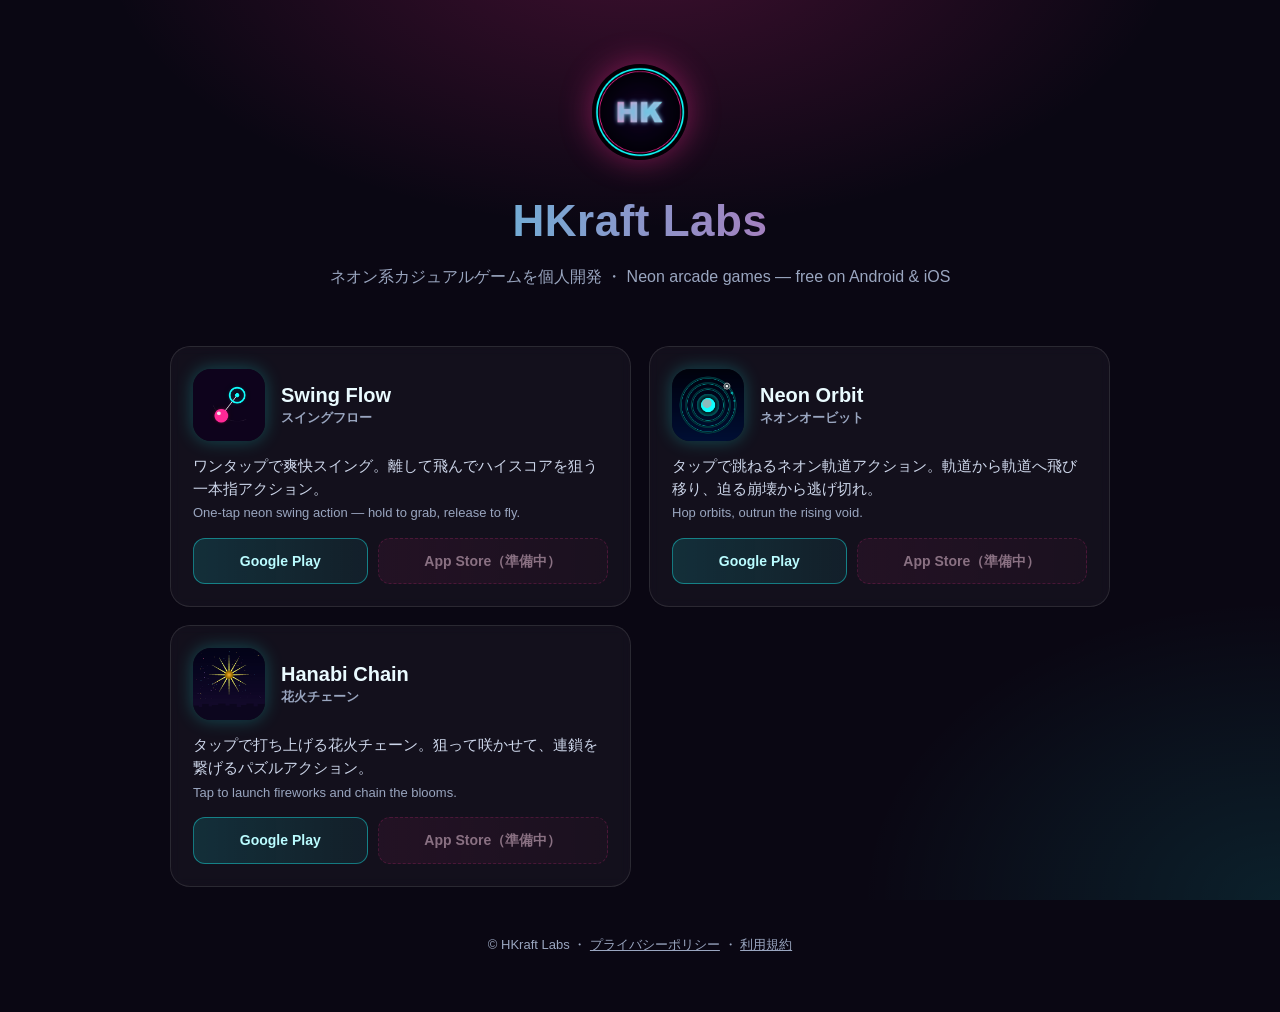
==== games/index.html @ 4121b5be "Add /games landing page for HKraft Labs games Neon games portal listing Swing Flow, Neon Orbit, and " ====
<!DOCTYPE html>
<html lang="ja">
<head>
<meta charset="UTF-8">
<meta name="viewport" content="width=device-width, initial-scale=1.0">
<title>HKraft Labs — Games</title>
<meta name="description" content="HKraft Labs のネオン系カジュアルゲーム一覧。スイング・オービット・花火など、片手で遊べるアーケードゲームを Android / iOS で無料配信。HKraft Labs neon arcade games — free on Android & iOS.">
<meta name="theme-color" content="#0a0713">
<meta property="og:title" content="HKraft Labs — Games">
<meta property="og:description" content="ネオン系カジュアルゲームを個人開発。Android / iOS で無料配信中。">
<meta property="og:type" content="website">
<style>
  :root{
    --bg:#0a0713; --pink:#ff2d95; --cyan:#18ffff; --violet:#9b6bff; --amber:#ffb13c;
    --text:#eafbff; --muted:#9aa6c0; --card:rgba(255,255,255,.04); --line:rgba(255,255,255,.10);
  }
  *{box-sizing:border-box;margin:0;padding:0}
  html{-webkit-text-size-adjust:100%}
  body{
    font-family:-apple-system,BlinkMacSystemFont,"Hiragino Sans","Segoe UI",Roboto,sans-serif;
    color:var(--text);background:var(--bg);line-height:1.6;
    background-image:
      radial-gradient(900px 500px at 50% -8%, rgba(255,45,149,.22), transparent 60%),
      radial-gradient(700px 500px at 100% 100%, rgba(24,255,255,.10), transparent 60%);
    background-attachment:fixed;min-height:100vh;
  }
  .wrap{max-width:980px;margin:0 auto;padding:0 20px}
  header{text-align:center;padding:64px 20px 32px}
  header img{width:96px;height:96px;border-radius:50%;box-shadow:0 0 32px rgba(255,45,149,.45)}
  .brand{font-weight:800;font-size:clamp(28px,7vw,44px);letter-spacing:.5px;margin-top:18px;
    background:linear-gradient(90deg,var(--cyan),var(--pink));-webkit-background-clip:text;background-clip:text;color:transparent}
  .tag{color:var(--muted);font-size:clamp(13px,3.4vw,16px);margin-top:8px}
  .grid{display:grid;grid-template-columns:1fr;gap:18px;padding:24px 0 8px}
  @media(min-width:640px){.grid{grid-template-columns:1fr 1fr}}
  .card{
    background:var(--card);border:1px solid var(--line);border-radius:20px;padding:22px;
    display:flex;flex-direction:column;gap:14px;backdrop-filter:blur(6px);
    transition:transform .15s ease, border-color .15s ease;
  }
  .card:hover{transform:translateY(-3px);border-color:rgba(255,45,149,.5)}
  .card-top{display:flex;gap:16px;align-items:center}
  .card-top img{width:72px;height:72px;border-radius:18px;flex:0 0 auto;box-shadow:0 0 18px rgba(24,255,255,.25)}
  .name{font-weight:800;font-size:20px;line-height:1.25}
  .name small{display:block;font-weight:600;font-size:12.5px;color:var(--muted);margin-top:3px}
  .desc{color:#cdd6ea;font-size:14.5px}
  .desc .en{color:var(--muted);font-size:13px;display:block;margin-top:2px}
  .btns{display:flex;flex-wrap:wrap;gap:10px;margin-top:auto}
  .btn{
    flex:1 1 auto;min-width:140px;text-align:center;text-decoration:none;font-weight:700;font-size:14px;
    padding:11px 14px;border-radius:12px;border:1px solid transparent;
  }
  .btn-play{background:linear-gradient(90deg,#18ffff22,#18ffff10);border-color:#18ffff66;color:#bafcff}
  .btn-play:hover{background:#18ffff22;box-shadow:0 0 18px rgba(24,255,255,.3)}
  .btn-ios{background:linear-gradient(90deg,#ff2d9522,#ff2d9510);border-color:#ff2d9566;color:#ffd0e8}
  .btn-ios:hover{background:#ff2d9522;box-shadow:0 0 18px rgba(255,45,149,.3)}
  .btn-soon{opacity:.5;pointer-events:none;border-style:dashed}
  footer{text-align:center;color:var(--muted);font-size:13px;padding:40px 20px 56px}
  footer a{color:var(--muted)}
</style>
</head>
<body>
<header>
  <img src="assets/studio.png" alt="HKraft Labs">
  <div class="brand">HKraft Labs</div>
  <p class="tag">ネオン系カジュアルゲームを個人開発 ・ Neon arcade games — free on Android &amp; iOS</p>
</header>

<main class="wrap">
  <div class="grid">

    <!-- Swing Flow -->
    <article class="card">
      <div class="card-top">
        <img src="assets/swing.png" alt="Swing Flow">
        <div class="name">Swing Flow<small>スイングフロー</small></div>
      </div>
      <p class="desc">ワンタップで爽快スイング。離して飛んでハイスコアを狙う一本指アクション。<span class="en">One-tap neon swing action — hold to grab, release to fly.</span></p>
      <div class="btns">
        <a class="btn btn-play" href="https://play.google.com/store/apps/details?id=com.hkraftlabs.swingflow">Google Play</a>
        <!-- iOS: 公開後に apps.apple.com/app/idXXXXXXXXX を貼って btn-soon を外す -->
        <a class="btn btn-ios btn-soon" href="#">App Store（準備中）</a>
      </div>
    </article>

    <!-- Neon Orbit -->
    <article class="card">
      <div class="card-top">
        <img src="assets/orbit.png" alt="Neon Orbit">
        <div class="name">Neon Orbit<small>ネオンオービット</small></div>
      </div>
      <p class="desc">タップで跳ねるネオン軌道アクション。軌道から軌道へ飛び移り、迫る崩壊から逃げ切れ。<span class="en">Hop orbits, outrun the rising void.</span></p>
      <div class="btns">
        <a class="btn btn-play" href="https://play.google.com/store/apps/details?id=com.hkraftlabs.orbitdrift">Google Play</a>
        <!-- iOS: 公開後に apps.apple.com/app/idXXXXXXXXX を貼って btn-soon を外す -->
        <a class="btn btn-ios btn-soon" href="#">App Store（準備中）</a>
      </div>
    </article>

    <!-- Hanabi Chain -->
    <article class="card">
      <div class="card-top">
        <img src="assets/hanabi.png" alt="Hanabi Chain">
        <div class="name">Hanabi Chain<small>花火チェーン</small></div>
      </div>
      <p class="desc">タップで打ち上げる花火チェーン。狙って咲かせて、連鎖を繋げるパズルアクション。<span class="en">Tap to launch fireworks and chain the blooms.</span></p>
      <div class="btns">
        <a class="btn btn-play" href="https://play.google.com/store/apps/details?id=com.hkraftlabs.hanabichaingame">Google Play</a>
        <!-- iOS: 公開後に apps.apple.com/app/idXXXXXXXXX を貼って btn-soon を外す -->
        <a class="btn btn-ios btn-soon" href="#">App Store（準備中）</a>
      </div>
    </article>

  </div>
</main>

<footer>
  © HKraft Labs ・ <a href="/privacy.html">プライバシーポリシー</a> ・ <a href="/terms.html">利用規約</a>
</footer>
</body>
</html>
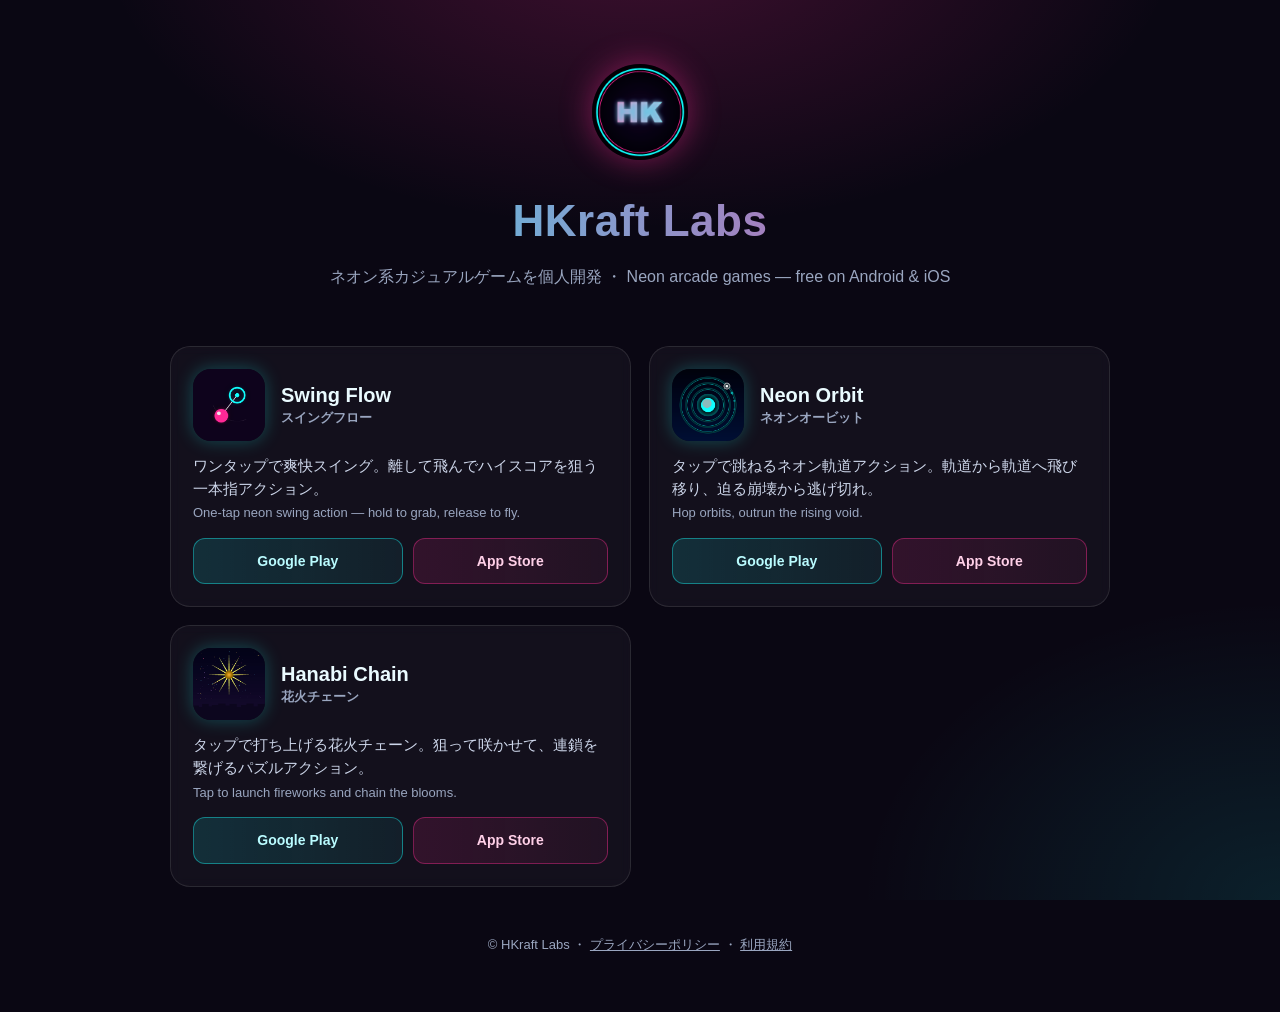
==== commit fd50273b: "games: add live App Store links (iOS now published) Swing Flow / Hanabi Chain / Neon Orbit are live " ====
--- a/games/index.html
+++ b/games/index.html
@@ -77,8 +77,7 @@
       <p class="desc">ワンタップで爽快スイング。離して飛んでハイスコアを狙う一本指アクション。<span class="en">One-tap neon swing action — hold to grab, release to fly.</span></p>
       <div class="btns">
         <a class="btn btn-play" href="https://play.google.com/store/apps/details?id=com.hkraftlabs.swingflow">Google Play</a>
-        <!-- iOS: 公開後に apps.apple.com/app/idXXXXXXXXX を貼って btn-soon を外す -->
-        <a class="btn btn-ios btn-soon" href="#">App Store（準備中）</a>
+        <a class="btn btn-ios" href="https://apps.apple.com/app/id6780889303">App Store</a>
       </div>
     </article>
 
@@ -91,8 +90,7 @@
       <p class="desc">タップで跳ねるネオン軌道アクション。軌道から軌道へ飛び移り、迫る崩壊から逃げ切れ。<span class="en">Hop orbits, outrun the rising void.</span></p>
       <div class="btns">
         <a class="btn btn-play" href="https://play.google.com/store/apps/details?id=com.hkraftlabs.orbitdrift">Google Play</a>
-        <!-- iOS: 公開後に apps.apple.com/app/idXXXXXXXXX を貼って btn-soon を外す -->
-        <a class="btn btn-ios btn-soon" href="#">App Store（準備中）</a>
+        <a class="btn btn-ios" href="https://apps.apple.com/app/id6782304514">App Store</a>
       </div>
     </article>
 
@@ -105,8 +103,7 @@
       <p class="desc">タップで打ち上げる花火チェーン。狙って咲かせて、連鎖を繋げるパズルアクション。<span class="en">Tap to launch fireworks and chain the blooms.</span></p>
       <div class="btns">
         <a class="btn btn-play" href="https://play.google.com/store/apps/details?id=com.hkraftlabs.hanabichaingame">Google Play</a>
-        <!-- iOS: 公開後に apps.apple.com/app/idXXXXXXXXX を貼って btn-soon を外す -->
-        <a class="btn btn-ios btn-soon" href="#">App Store（準備中）</a>
+        <a class="btn btn-ios" href="https://apps.apple.com/app/id6781590285">App Store</a>
       </div>
     </article>
 
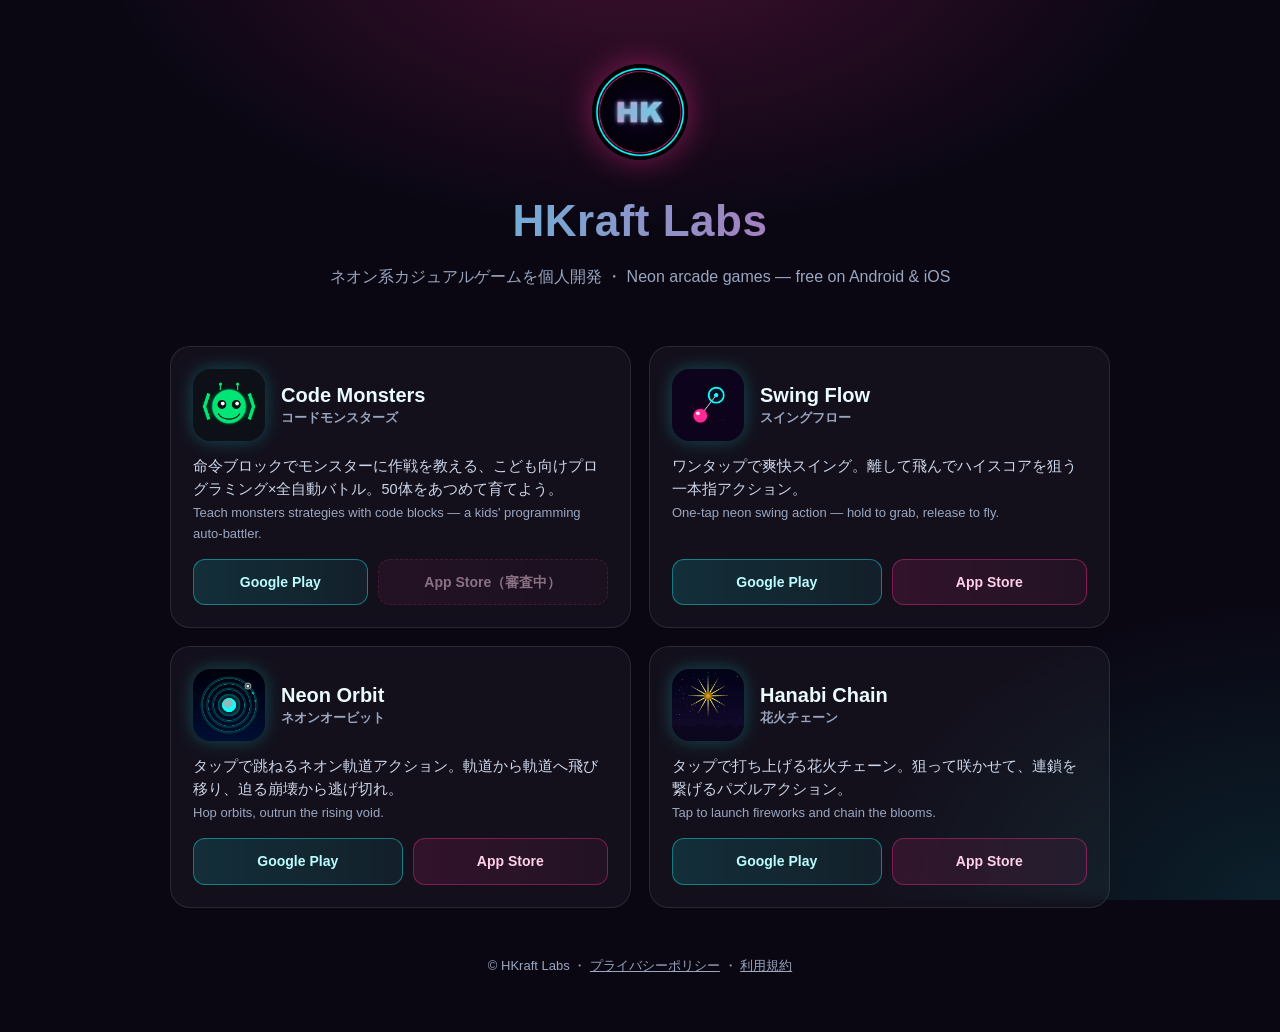
==== commit 7d11236d: "games: add Code Monsters card (Play live, App Store pending review) Co-Authored-By: Claude Fable 5 <" ====
--- a/games/index.html
+++ b/games/index.html
@@ -4,7 +4,7 @@
 <meta charset="UTF-8">
 <meta name="viewport" content="width=device-width, initial-scale=1.0">
 <title>HKraft Labs — Games</title>
-<meta name="description" content="HKraft Labs のネオン系カジュアルゲーム一覧。スイング・オービット・花火など、片手で遊べるアーケードゲームを Android / iOS で無料配信。HKraft Labs neon arcade games — free on Android & iOS.">
+<meta name="description" content="HKraft Labs のゲーム一覧。こども向けプログラミングゲーム「コードモンスターズ」、スイング・オービット・花火などのカジュアルゲームを Android / iOS で無料配信。HKraft Labs games — free on Android & iOS.">
 <meta name="theme-color" content="#0a0713">
 <meta property="og:title" content="HKraft Labs — Games">
 <meta property="og:description" content="ネオン系カジュアルゲームを個人開発。Android / iOS で無料配信中。">
@@ -68,6 +68,19 @@
 <main class="wrap">
   <div class="grid">
 
+    <!-- Code Monsters -->
+    <article class="card">
+      <div class="card-top">
+        <img src="assets/codemonsters.png" alt="Code Monsters">
+        <div class="name">Code Monsters<small>コードモンスターズ</small></div>
+      </div>
+      <p class="desc">命令ブロックでモンスターに作戦を教える、こども向けプログラミング×全自動バトル。50体をあつめて育てよう。<span class="en">Teach monsters strategies with code blocks — a kids' programming auto-battler.</span></p>
+      <div class="btns">
+        <a class="btn btn-play" href="https://play.google.com/store/apps/details?id=com.hkraftlabs.codemonsters">Google Play</a>
+        <a class="btn btn-ios btn-soon" href="#">App Store（審査中）</a>
+      </div>
+    </article>
+
     <!-- Swing Flow -->
     <article class="card">
       <div class="card-top">
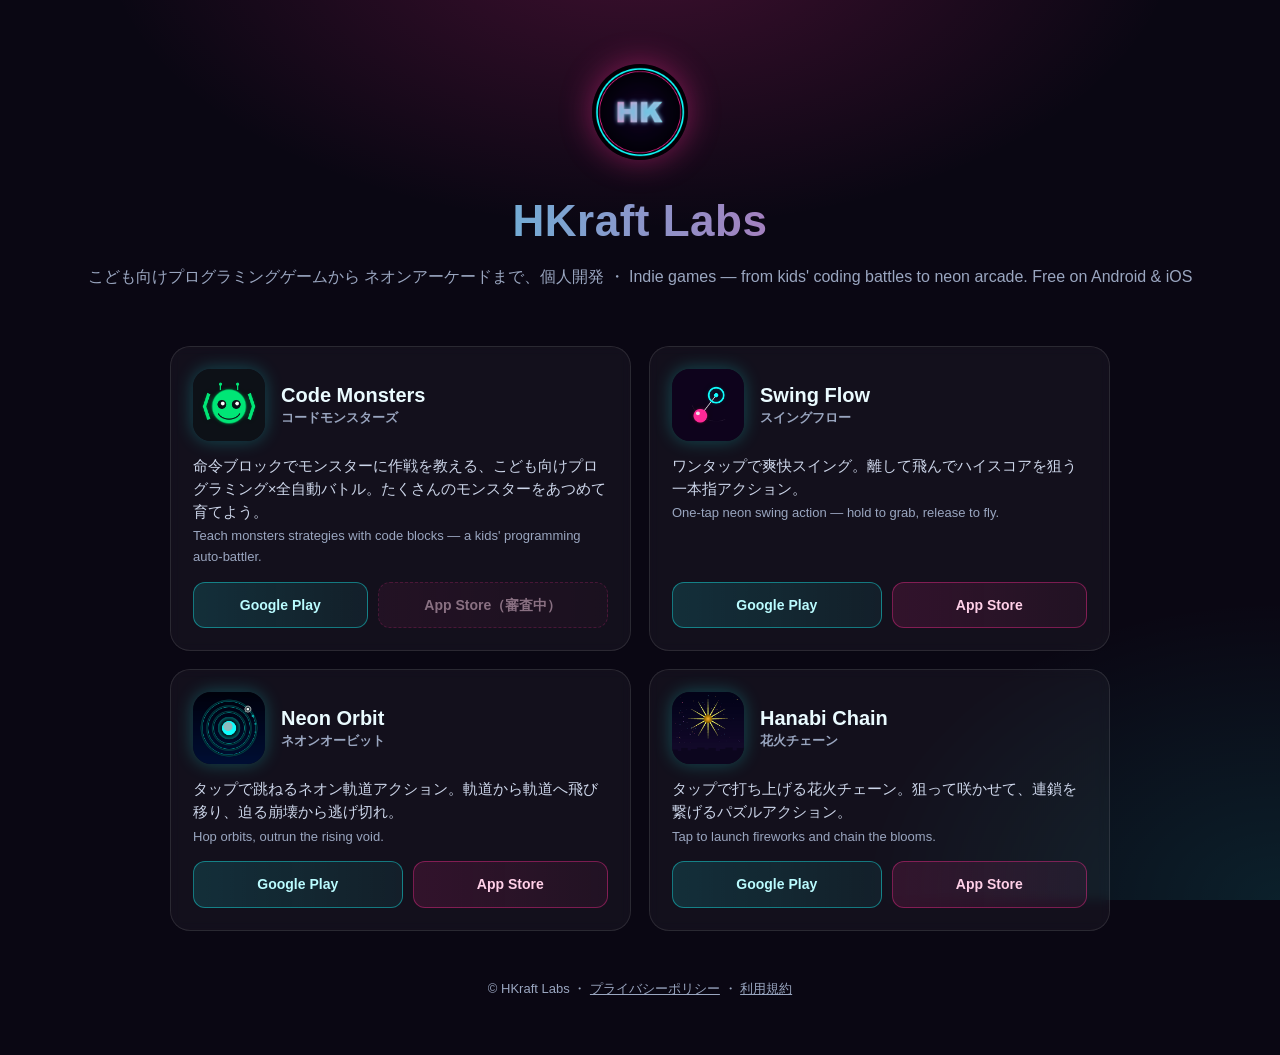
==== commit 91ea766d: "games: retire the neon-only tagline (Code Monsters is the new flagship), drop the roster count from " ====
--- a/games/index.html
+++ b/games/index.html
@@ -7,7 +7,7 @@
 <meta name="description" content="HKraft Labs のゲーム一覧。こども向けプログラミングゲーム「コードモンスターズ」、スイング・オービット・花火などのカジュアルゲームを Android / iOS で無料配信。HKraft Labs games — free on Android & iOS.">
 <meta name="theme-color" content="#0a0713">
 <meta property="og:title" content="HKraft Labs — Games">
-<meta property="og:description" content="ネオン系カジュアルゲームを個人開発。Android / iOS で無料配信中。">
+<meta property="og:description" content="こども向けプログラミングゲームからネオンアーケードまで、個人開発。Android / iOS で無料配信中。">
 <meta property="og:type" content="website">
 <style>
   :root{
@@ -62,7 +62,7 @@
 <header>
   <img src="assets/studio.png" alt="HKraft Labs">
   <div class="brand">HKraft Labs</div>
-  <p class="tag">ネオン系カジュアルゲームを個人開発 ・ Neon arcade games — free on Android &amp; iOS</p>
+  <p class="tag">こども向けプログラミングゲームから ネオンアーケードまで、個人開発 ・ Indie games — from kids' coding battles to neon arcade. Free on Android &amp; iOS</p>
 </header>
 
 <main class="wrap">
@@ -74,7 +74,7 @@
         <img src="assets/codemonsters.png" alt="Code Monsters">
         <div class="name">Code Monsters<small>コードモンスターズ</small></div>
       </div>
-      <p class="desc">命令ブロックでモンスターに作戦を教える、こども向けプログラミング×全自動バトル。50体をあつめて育てよう。<span class="en">Teach monsters strategies with code blocks — a kids' programming auto-battler.</span></p>
+      <p class="desc">命令ブロックでモンスターに作戦を教える、こども向けプログラミング×全自動バトル。たくさんのモンスターをあつめて育てよう。<span class="en">Teach monsters strategies with code blocks — a kids' programming auto-battler.</span></p>
       <div class="btns">
         <a class="btn btn-play" href="https://play.google.com/store/apps/details?id=com.hkraftlabs.codemonsters">Google Play</a>
         <a class="btn btn-ios btn-soon" href="#">App Store（審査中）</a>
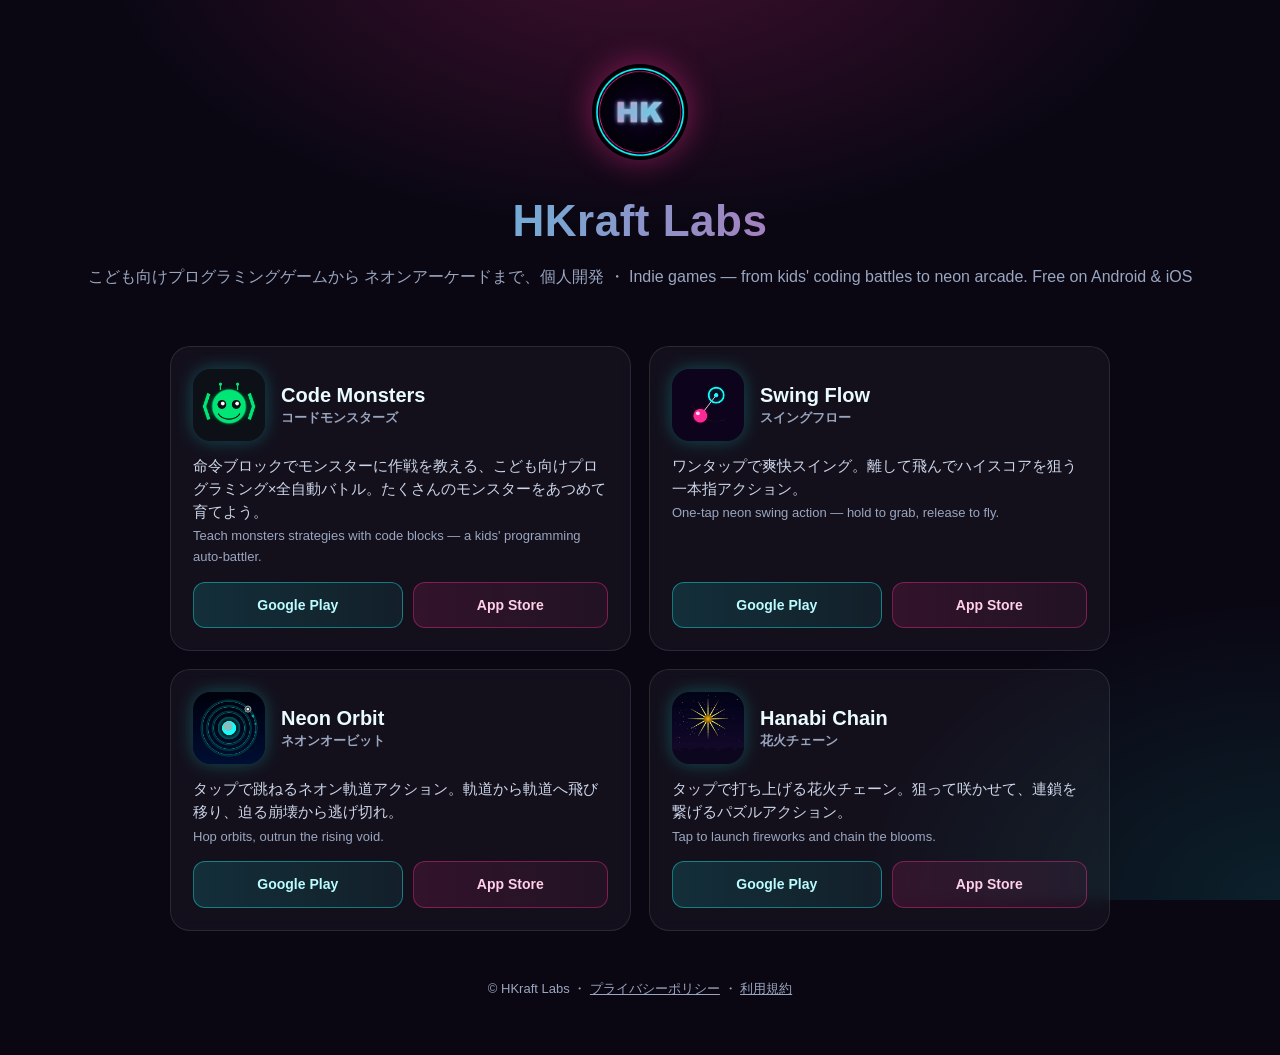
==== commit 869a05e4: "games: Code Monsters iOS is live — link App Store (id6790718700) Co-Authored-By: Claude Fable 5 <nor" ====
--- a/games/index.html
+++ b/games/index.html
@@ -77,7 +77,7 @@
       <p class="desc">命令ブロックでモンスターに作戦を教える、こども向けプログラミング×全自動バトル。たくさんのモンスターをあつめて育てよう。<span class="en">Teach monsters strategies with code blocks — a kids' programming auto-battler.</span></p>
       <div class="btns">
         <a class="btn btn-play" href="https://play.google.com/store/apps/details?id=com.hkraftlabs.codemonsters">Google Play</a>
-        <a class="btn btn-ios btn-soon" href="#">App Store（審査中）</a>
+        <a class="btn btn-ios" href="https://apps.apple.com/app/id6790718700">App Store</a>
       </div>
     </article>
 
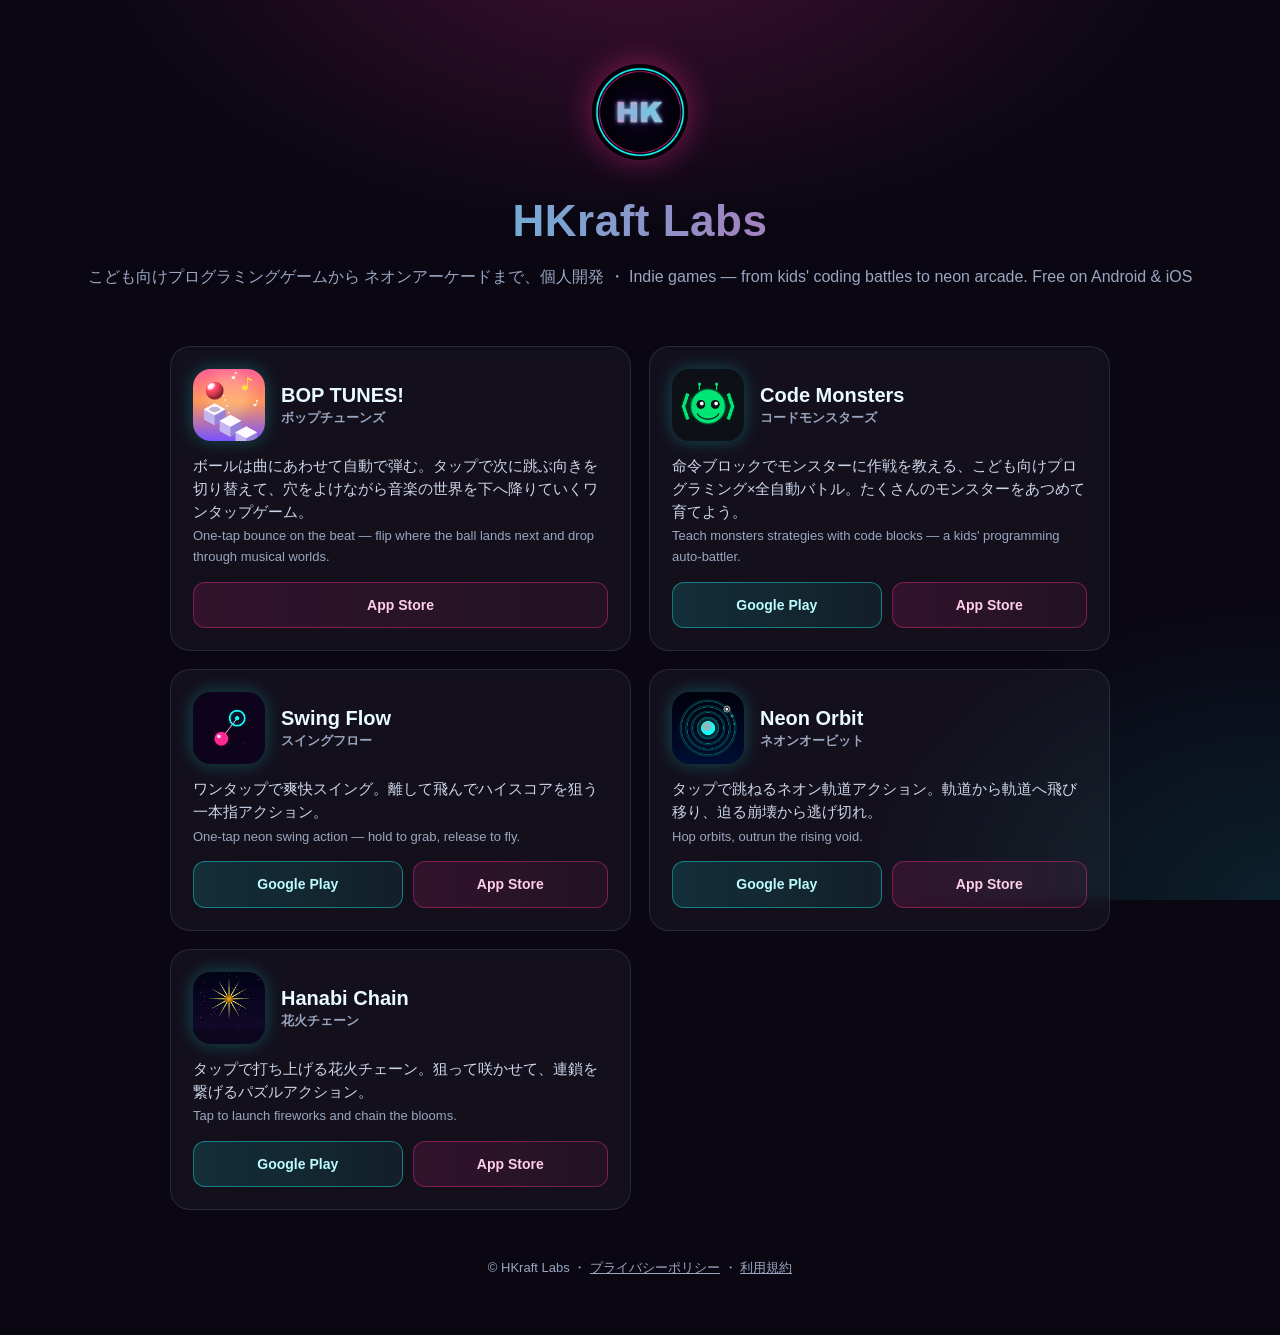
==== commit a7e26f8b: "games: add BOP TUNES! (App Store id6824852343) Co-Authored-By: Claude Opus 5.5 <noreply@anthropic.co" ====
--- a/games/index.html
+++ b/games/index.html
@@ -68,6 +68,18 @@
 <main class="wrap">
   <div class="grid">
 
+    <!-- BOP TUNES! -->
+    <article class="card">
+      <div class="card-top">
+        <img src="assets/boptunes.png" alt="BOP TUNES!">
+        <div class="name">BOP TUNES!<small>ボップチューンズ</small></div>
+      </div>
+      <p class="desc">ボールは曲にあわせて自動で弾む。タップで次に跳ぶ向きを切り替えて、穴をよけながら音楽の世界を下へ降りていくワンタップゲーム。<span class="en">One-tap bounce on the beat — flip where the ball lands next and drop through musical worlds.</span></p>
+      <div class="btns">
+        <a class="btn btn-ios" href="https://apps.apple.com/app/id6824852343">App Store</a>
+      </div>
+    </article>
+
     <!-- Code Monsters -->
     <article class="card">
       <div class="card-top">
